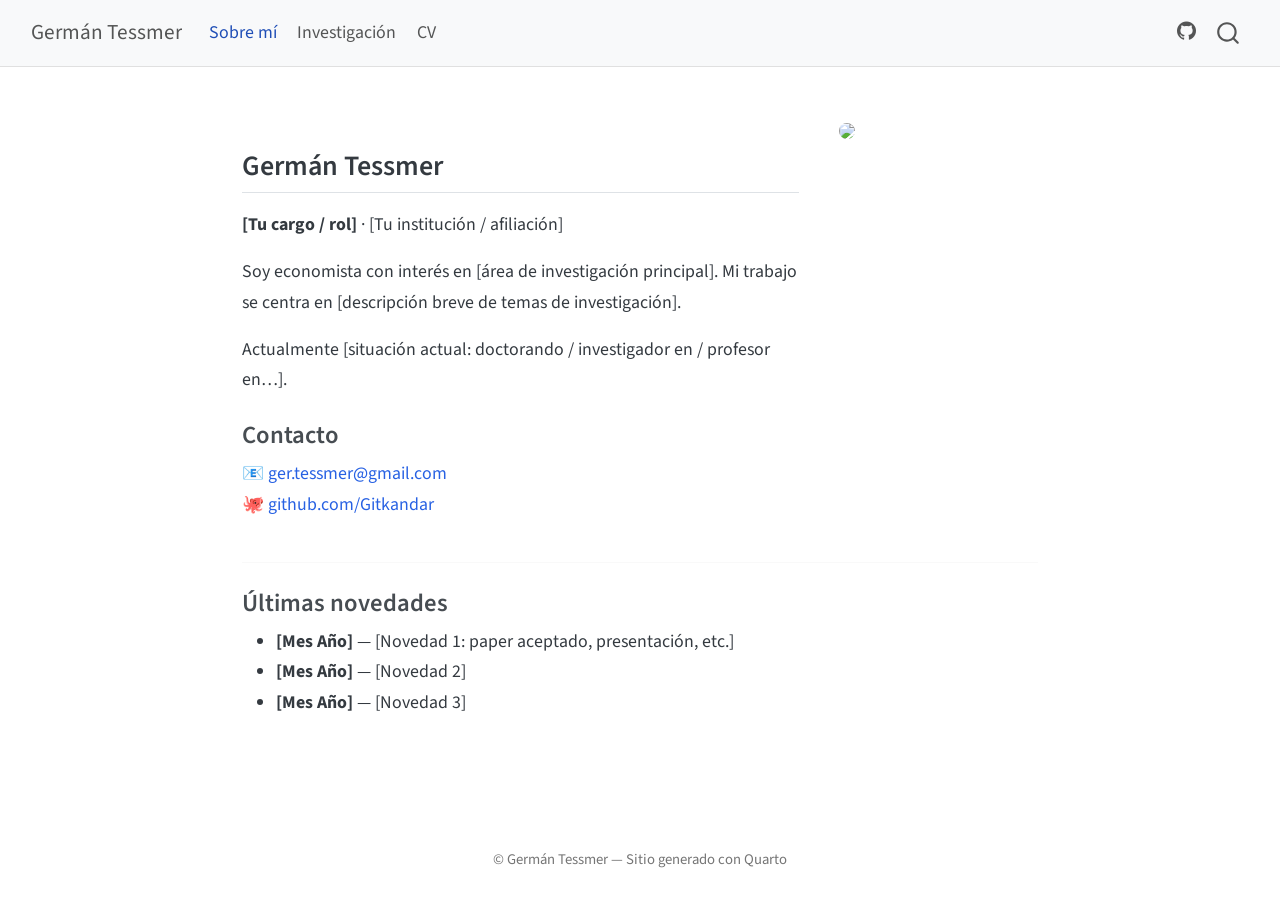
==== docs/index.html @ aa11295b "Initial commit: sitio Quarto" ====
<!DOCTYPE html>
<html xmlns="http://www.w3.org/1999/xhtml" lang="en" xml:lang="en"><head>

<meta charset="utf-8">
<meta name="generator" content="quarto-1.6.33">

<meta name="viewport" content="width=device-width, initial-scale=1.0, user-scalable=yes">


<title>Germán Tessmer</title>
<style>
code{white-space: pre-wrap;}
span.smallcaps{font-variant: small-caps;}
div.columns{display: flex; gap: min(4vw, 1.5em);}
div.column{flex: auto; overflow-x: auto;}
div.hanging-indent{margin-left: 1.5em; text-indent: -1.5em;}
ul.task-list{list-style: none;}
ul.task-list li input[type="checkbox"] {
  width: 0.8em;
  margin: 0 0.8em 0.2em -1em; /* quarto-specific, see https://github.com/quarto-dev/quarto-cli/issues/4556 */ 
  vertical-align: middle;
}
</style>


<script src="site_libs/quarto-nav/quarto-nav.js"></script>
<script src="site_libs/quarto-nav/headroom.min.js"></script>
<script src="site_libs/clipboard/clipboard.min.js"></script>
<script src="site_libs/quarto-search/autocomplete.umd.js"></script>
<script src="site_libs/quarto-search/fuse.min.js"></script>
<script src="site_libs/quarto-search/quarto-search.js"></script>
<meta name="quarto:offset" content="./">
<script src="site_libs/quarto-html/quarto.js"></script>
<script src="site_libs/quarto-html/popper.min.js"></script>
<script src="site_libs/quarto-html/tippy.umd.min.js"></script>
<script src="site_libs/quarto-html/anchor.min.js"></script>
<link href="site_libs/quarto-html/tippy.css" rel="stylesheet">
<link href="site_libs/quarto-html/quarto-syntax-highlighting-07ba0ad10f5680c660e360ac31d2f3b6.css" rel="stylesheet" id="quarto-text-highlighting-styles">
<script src="site_libs/bootstrap/bootstrap.min.js"></script>
<link href="site_libs/bootstrap/bootstrap-icons.css" rel="stylesheet">
<link href="site_libs/bootstrap/bootstrap-f29aaeecf1a46d890de4f9c541966cf8.min.css" rel="stylesheet" append-hash="true" id="quarto-bootstrap" data-mode="light">
<script id="quarto-search-options" type="application/json">{
  "location": "navbar",
  "copy-button": false,
  "collapse-after": 3,
  "panel-placement": "end",
  "type": "overlay",
  "limit": 50,
  "keyboard-shortcut": [
    "f",
    "/",
    "s"
  ],
  "show-item-context": false,
  "language": {
    "search-no-results-text": "No results",
    "search-matching-documents-text": "matching documents",
    "search-copy-link-title": "Copy link to search",
    "search-hide-matches-text": "Hide additional matches",
    "search-more-match-text": "more match in this document",
    "search-more-matches-text": "more matches in this document",
    "search-clear-button-title": "Clear",
    "search-text-placeholder": "",
    "search-detached-cancel-button-title": "Cancel",
    "search-submit-button-title": "Submit",
    "search-label": "Search"
  }
}</script>


<link rel="stylesheet" href="styles.css">
</head>

<body class="nav-fixed fullcontent">

<div id="quarto-search-results"></div>
  <header id="quarto-header" class="headroom fixed-top">
    <nav class="navbar navbar-expand-lg " data-bs-theme="dark">
      <div class="navbar-container container-fluid">
      <div class="navbar-brand-container mx-auto">
    <a class="navbar-brand" href="./index.html">
    <span class="navbar-title">Germán Tessmer</span>
    </a>
  </div>
            <div id="quarto-search" class="" title="Search"></div>
          <button class="navbar-toggler" type="button" data-bs-toggle="collapse" data-bs-target="#navbarCollapse" aria-controls="navbarCollapse" role="menu" aria-expanded="false" aria-label="Toggle navigation" onclick="if (window.quartoToggleHeadroom) { window.quartoToggleHeadroom(); }">
  <span class="navbar-toggler-icon"></span>
</button>
          <div class="collapse navbar-collapse" id="navbarCollapse">
            <ul class="navbar-nav navbar-nav-scroll me-auto">
  <li class="nav-item">
    <a class="nav-link active" href="./index.html" aria-current="page"> 
<span class="menu-text">Sobre mí</span></a>
  </li>  
  <li class="nav-item">
    <a class="nav-link" href="./research.html"> 
<span class="menu-text">Investigación</span></a>
  </li>  
  <li class="nav-item">
    <a class="nav-link" href="./cv.html"> 
<span class="menu-text">CV</span></a>
  </li>  
</ul>
            <ul class="navbar-nav navbar-nav-scroll ms-auto">
  <li class="nav-item compact">
    <a class="nav-link" href="https://github.com/Gitkandar"> <i class="bi bi-github" role="img" aria-label="GitHub">
</i> 
<span class="menu-text"></span></a>
  </li>  
</ul>
          </div> <!-- /navcollapse -->
            <div class="quarto-navbar-tools">
</div>
      </div> <!-- /container-fluid -->
    </nav>
</header>
<!-- content -->
<div id="quarto-content" class="quarto-container page-columns page-rows-contents page-layout-article page-navbar">
<!-- sidebar -->
<!-- margin-sidebar -->
    
<!-- main -->
<main class="content" id="quarto-document-content"><header id="title-block-header" class="quarto-title-block"></header>




<div class="columns">
<div class="column" style="width:70%;">
<section id="germán-tessmer" class="level2">
<h2 class="anchored" data-anchor-id="germán-tessmer">Germán Tessmer</h2>
<p><strong>[Tu cargo / rol]</strong> · [Tu institución / afiliación]</p>
<p>Soy economista con interés en [área de investigación principal]. Mi trabajo se centra en [descripción breve de temas de investigación].</p>
<p>Actualmente [situación actual: doctorando / investigador en / profesor en…].</p>
<section id="contacto" class="level3">
<h3 class="anchored" data-anchor-id="contacto">Contacto</h3>
<p>📧 <a href="mailto:ger.tessmer@gmail.com">ger.tessmer@gmail.com</a><br>
🐙 <a href="https://github.com/Gitkandar">github.com/Gitkandar</a></p>
</section>
</section>
</div><div class="column" style="width:5%;">

</div><div class="column" style="width:25%;">
<!-- Reemplazá foto.jpg por el nombre real de tu imagen -->
<p><img src="foto.jpg" class="img-fluid" style="border-radius: 50%; width: 100%;"></p>
</div>
</div>
<hr>
<section id="últimas-novedades" class="level3">
<h3 class="anchored" data-anchor-id="últimas-novedades">Últimas novedades</h3>
<ul>
<li><strong>[Mes Año]</strong> — [Novedad 1: paper aceptado, presentación, etc.]</li>
<li><strong>[Mes Año]</strong> — [Novedad 2]</li>
<li><strong>[Mes Año]</strong> — [Novedad 3]</li>
</ul>


</section>

</main> <!-- /main -->
<script id="quarto-html-after-body" type="application/javascript">
window.document.addEventListener("DOMContentLoaded", function (event) {
  const toggleBodyColorMode = (bsSheetEl) => {
    const mode = bsSheetEl.getAttribute("data-mode");
    const bodyEl = window.document.querySelector("body");
    if (mode === "dark") {
      bodyEl.classList.add("quarto-dark");
      bodyEl.classList.remove("quarto-light");
    } else {
      bodyEl.classList.add("quarto-light");
      bodyEl.classList.remove("quarto-dark");
    }
  }
  const toggleBodyColorPrimary = () => {
    const bsSheetEl = window.document.querySelector("link#quarto-bootstrap");
    if (bsSheetEl) {
      toggleBodyColorMode(bsSheetEl);
    }
  }
  toggleBodyColorPrimary();  
  const icon = "";
  const anchorJS = new window.AnchorJS();
  anchorJS.options = {
    placement: 'right',
    icon: icon
  };
  anchorJS.add('.anchored');
  const isCodeAnnotation = (el) => {
    for (const clz of el.classList) {
      if (clz.startsWith('code-annotation-')) {                     
        return true;
      }
    }
    return false;
  }
  const onCopySuccess = function(e) {
    // button target
    const button = e.trigger;
    // don't keep focus
    button.blur();
    // flash "checked"
    button.classList.add('code-copy-button-checked');
    var currentTitle = button.getAttribute("title");
    button.setAttribute("title", "Copied!");
    let tooltip;
    if (window.bootstrap) {
      button.setAttribute("data-bs-toggle", "tooltip");
      button.setAttribute("data-bs-placement", "left");
      button.setAttribute("data-bs-title", "Copied!");
      tooltip = new bootstrap.Tooltip(button, 
        { trigger: "manual", 
          customClass: "code-copy-button-tooltip",
          offset: [0, -8]});
      tooltip.show();    
    }
    setTimeout(function() {
      if (tooltip) {
        tooltip.hide();
        button.removeAttribute("data-bs-title");
        button.removeAttribute("data-bs-toggle");
        button.removeAttribute("data-bs-placement");
      }
      button.setAttribute("title", currentTitle);
      button.classList.remove('code-copy-button-checked');
    }, 1000);
    // clear code selection
    e.clearSelection();
  }
  const getTextToCopy = function(trigger) {
      const codeEl = trigger.previousElementSibling.cloneNode(true);
      for (const childEl of codeEl.children) {
        if (isCodeAnnotation(childEl)) {
          childEl.remove();
        }
      }
      return codeEl.innerText;
  }
  const clipboard = new window.ClipboardJS('.code-copy-button:not([data-in-quarto-modal])', {
    text: getTextToCopy
  });
  clipboard.on('success', onCopySuccess);
  if (window.document.getElementById('quarto-embedded-source-code-modal')) {
    // For code content inside modals, clipBoardJS needs to be initialized with a container option
    // TODO: Check when it could be a function (https://github.com/zenorocha/clipboard.js/issues/860)
    const clipboardModal = new window.ClipboardJS('.code-copy-button[data-in-quarto-modal]', {
      text: getTextToCopy,
      container: window.document.getElementById('quarto-embedded-source-code-modal')
    });
    clipboardModal.on('success', onCopySuccess);
  }
    var localhostRegex = new RegExp(/^(?:http|https):\/\/localhost\:?[0-9]*\//);
    var mailtoRegex = new RegExp(/^mailto:/);
      var filterRegex = new RegExp('/' + window.location.host + '/');
    var isInternal = (href) => {
        return filterRegex.test(href) || localhostRegex.test(href) || mailtoRegex.test(href);
    }
    // Inspect non-navigation links and adorn them if external
 	var links = window.document.querySelectorAll('a[href]:not(.nav-link):not(.navbar-brand):not(.toc-action):not(.sidebar-link):not(.sidebar-item-toggle):not(.pagination-link):not(.no-external):not([aria-hidden]):not(.dropdown-item):not(.quarto-navigation-tool):not(.about-link)');
    for (var i=0; i<links.length; i++) {
      const link = links[i];
      if (!isInternal(link.href)) {
        // undo the damage that might have been done by quarto-nav.js in the case of
        // links that we want to consider external
        if (link.dataset.originalHref !== undefined) {
          link.href = link.dataset.originalHref;
        }
      }
    }
  function tippyHover(el, contentFn, onTriggerFn, onUntriggerFn) {
    const config = {
      allowHTML: true,
      maxWidth: 500,
      delay: 100,
      arrow: false,
      appendTo: function(el) {
          return el.parentElement;
      },
      interactive: true,
      interactiveBorder: 10,
      theme: 'quarto',
      placement: 'bottom-start',
    };
    if (contentFn) {
      config.content = contentFn;
    }
    if (onTriggerFn) {
      config.onTrigger = onTriggerFn;
    }
    if (onUntriggerFn) {
      config.onUntrigger = onUntriggerFn;
    }
    window.tippy(el, config); 
  }
  const noterefs = window.document.querySelectorAll('a[role="doc-noteref"]');
  for (var i=0; i<noterefs.length; i++) {
    const ref = noterefs[i];
    tippyHover(ref, function() {
      // use id or data attribute instead here
      let href = ref.getAttribute('data-footnote-href') || ref.getAttribute('href');
      try { href = new URL(href).hash; } catch {}
      const id = href.replace(/^#\/?/, "");
      const note = window.document.getElementById(id);
      if (note) {
        return note.innerHTML;
      } else {
        return "";
      }
    });
  }
  const xrefs = window.document.querySelectorAll('a.quarto-xref');
  const processXRef = (id, note) => {
    // Strip column container classes
    const stripColumnClz = (el) => {
      el.classList.remove("page-full", "page-columns");
      if (el.children) {
        for (const child of el.children) {
          stripColumnClz(child);
        }
      }
    }
    stripColumnClz(note)
    if (id === null || id.startsWith('sec-')) {
      // Special case sections, only their first couple elements
      const container = document.createElement("div");
      if (note.children && note.children.length > 2) {
        container.appendChild(note.children[0].cloneNode(true));
        for (let i = 1; i < note.children.length; i++) {
          const child = note.children[i];
          if (child.tagName === "P" && child.innerText === "") {
            continue;
          } else {
            container.appendChild(child.cloneNode(true));
            break;
          }
        }
        if (window.Quarto?.typesetMath) {
          window.Quarto.typesetMath(container);
        }
        return container.innerHTML
      } else {
        if (window.Quarto?.typesetMath) {
          window.Quarto.typesetMath(note);
        }
        return note.innerHTML;
      }
    } else {
      // Remove any anchor links if they are present
      const anchorLink = note.querySelector('a.anchorjs-link');
      if (anchorLink) {
        anchorLink.remove();
      }
      if (window.Quarto?.typesetMath) {
        window.Quarto.typesetMath(note);
      }
      // TODO in 1.5, we should make sure this works without a callout special case
      if (note.classList.contains("callout")) {
        return note.outerHTML;
      } else {
        return note.innerHTML;
      }
    }
  }
  for (var i=0; i<xrefs.length; i++) {
    const xref = xrefs[i];
    tippyHover(xref, undefined, function(instance) {
      instance.disable();
      let url = xref.getAttribute('href');
      let hash = undefined; 
      if (url.startsWith('#')) {
        hash = url;
      } else {
        try { hash = new URL(url).hash; } catch {}
      }
      if (hash) {
        const id = hash.replace(/^#\/?/, "");
        const note = window.document.getElementById(id);
        if (note !== null) {
          try {
            const html = processXRef(id, note.cloneNode(true));
            instance.setContent(html);
          } finally {
            instance.enable();
            instance.show();
          }
        } else {
          // See if we can fetch this
          fetch(url.split('#')[0])
          .then(res => res.text())
          .then(html => {
            const parser = new DOMParser();
            const htmlDoc = parser.parseFromString(html, "text/html");
            const note = htmlDoc.getElementById(id);
            if (note !== null) {
              const html = processXRef(id, note);
              instance.setContent(html);
            } 
          }).finally(() => {
            instance.enable();
            instance.show();
          });
        }
      } else {
        // See if we can fetch a full url (with no hash to target)
        // This is a special case and we should probably do some content thinning / targeting
        fetch(url)
        .then(res => res.text())
        .then(html => {
          const parser = new DOMParser();
          const htmlDoc = parser.parseFromString(html, "text/html");
          const note = htmlDoc.querySelector('main.content');
          if (note !== null) {
            // This should only happen for chapter cross references
            // (since there is no id in the URL)
            // remove the first header
            if (note.children.length > 0 && note.children[0].tagName === "HEADER") {
              note.children[0].remove();
            }
            const html = processXRef(null, note);
            instance.setContent(html);
          } 
        }).finally(() => {
          instance.enable();
          instance.show();
        });
      }
    }, function(instance) {
    });
  }
      let selectedAnnoteEl;
      const selectorForAnnotation = ( cell, annotation) => {
        let cellAttr = 'data-code-cell="' + cell + '"';
        let lineAttr = 'data-code-annotation="' +  annotation + '"';
        const selector = 'span[' + cellAttr + '][' + lineAttr + ']';
        return selector;
      }
      const selectCodeLines = (annoteEl) => {
        const doc = window.document;
        const targetCell = annoteEl.getAttribute("data-target-cell");
        const targetAnnotation = annoteEl.getAttribute("data-target-annotation");
        const annoteSpan = window.document.querySelector(selectorForAnnotation(targetCell, targetAnnotation));
        const lines = annoteSpan.getAttribute("data-code-lines").split(",");
        const lineIds = lines.map((line) => {
          return targetCell + "-" + line;
        })
        let top = null;
        let height = null;
        let parent = null;
        if (lineIds.length > 0) {
            //compute the position of the single el (top and bottom and make a div)
            const el = window.document.getElementById(lineIds[0]);
            top = el.offsetTop;
            height = el.offsetHeight;
            parent = el.parentElement.parentElement;
          if (lineIds.length > 1) {
            const lastEl = window.document.getElementById(lineIds[lineIds.length - 1]);
            const bottom = lastEl.offsetTop + lastEl.offsetHeight;
            height = bottom - top;
          }
          if (top !== null && height !== null && parent !== null) {
            // cook up a div (if necessary) and position it 
            let div = window.document.getElementById("code-annotation-line-highlight");
            if (div === null) {
              div = window.document.createElement("div");
              div.setAttribute("id", "code-annotation-line-highlight");
              div.style.position = 'absolute';
              parent.appendChild(div);
            }
            div.style.top = top - 2 + "px";
            div.style.height = height + 4 + "px";
            div.style.left = 0;
            let gutterDiv = window.document.getElementById("code-annotation-line-highlight-gutter");
            if (gutterDiv === null) {
              gutterDiv = window.document.createElement("div");
              gutterDiv.setAttribute("id", "code-annotation-line-highlight-gutter");
              gutterDiv.style.position = 'absolute';
              const codeCell = window.document.getElementById(targetCell);
              const gutter = codeCell.querySelector('.code-annotation-gutter');
              gutter.appendChild(gutterDiv);
            }
            gutterDiv.style.top = top - 2 + "px";
            gutterDiv.style.height = height + 4 + "px";
          }
          selectedAnnoteEl = annoteEl;
        }
      };
      const unselectCodeLines = () => {
        const elementsIds = ["code-annotation-line-highlight", "code-annotation-line-highlight-gutter"];
        elementsIds.forEach((elId) => {
          const div = window.document.getElementById(elId);
          if (div) {
            div.remove();
          }
        });
        selectedAnnoteEl = undefined;
      };
        // Handle positioning of the toggle
    window.addEventListener(
      "resize",
      throttle(() => {
        elRect = undefined;
        if (selectedAnnoteEl) {
          selectCodeLines(selectedAnnoteEl);
        }
      }, 10)
    );
    function throttle(fn, ms) {
    let throttle = false;
    let timer;
      return (...args) => {
        if(!throttle) { // first call gets through
            fn.apply(this, args);
            throttle = true;
        } else { // all the others get throttled
            if(timer) clearTimeout(timer); // cancel #2
            timer = setTimeout(() => {
              fn.apply(this, args);
              timer = throttle = false;
            }, ms);
        }
      };
    }
      // Attach click handler to the DT
      const annoteDls = window.document.querySelectorAll('dt[data-target-cell]');
      for (const annoteDlNode of annoteDls) {
        annoteDlNode.addEventListener('click', (event) => {
          const clickedEl = event.target;
          if (clickedEl !== selectedAnnoteEl) {
            unselectCodeLines();
            const activeEl = window.document.querySelector('dt[data-target-cell].code-annotation-active');
            if (activeEl) {
              activeEl.classList.remove('code-annotation-active');
            }
            selectCodeLines(clickedEl);
            clickedEl.classList.add('code-annotation-active');
          } else {
            // Unselect the line
            unselectCodeLines();
            clickedEl.classList.remove('code-annotation-active');
          }
        });
      }
  const findCites = (el) => {
    const parentEl = el.parentElement;
    if (parentEl) {
      const cites = parentEl.dataset.cites;
      if (cites) {
        return {
          el,
          cites: cites.split(' ')
        };
      } else {
        return findCites(el.parentElement)
      }
    } else {
      return undefined;
    }
  };
  var bibliorefs = window.document.querySelectorAll('a[role="doc-biblioref"]');
  for (var i=0; i<bibliorefs.length; i++) {
    const ref = bibliorefs[i];
    const citeInfo = findCites(ref);
    if (citeInfo) {
      tippyHover(citeInfo.el, function() {
        var popup = window.document.createElement('div');
        citeInfo.cites.forEach(function(cite) {
          var citeDiv = window.document.createElement('div');
          citeDiv.classList.add('hanging-indent');
          citeDiv.classList.add('csl-entry');
          var biblioDiv = window.document.getElementById('ref-' + cite);
          if (biblioDiv) {
            citeDiv.innerHTML = biblioDiv.innerHTML;
          }
          popup.appendChild(citeDiv);
        });
        return popup.innerHTML;
      });
    }
  }
});
</script>
</div> <!-- /content -->
<footer class="footer">
  <div class="nav-footer">
    <div class="nav-footer-left">
      &nbsp;
    </div>   
    <div class="nav-footer-center">
<p>© Germán Tessmer — Sitio generado con <a href="https://quarto.org">Quarto</a></p>
</div>
    <div class="nav-footer-right">
      &nbsp;
    </div>
  </div>
</footer>




</body></html>
---- docs/site_libs/quarto-html/tippy.css ----
.tippy-box[data-animation=fade][data-state=hidden]{opacity:0}[data-tippy-root]{max-width:calc(100vw - 10px)}.tippy-box{position:relative;background-color:#333;color:#fff;border-radius:4px;font-size:14px;line-height:1.4;white-space:normal;outline:0;transition-property:transform,visibility,opacity}.tippy-box[data-placement^=top]>.tippy-arrow{bottom:0}.tippy-box[data-placement^=top]>.tippy-arrow:before{bottom:-7px;left:0;border-width:8px 8px 0;border-top-color:initial;transform-origin:center top}.tippy-box[data-placement^=bottom]>.tippy-arrow{top:0}.tippy-box[data-placement^=bottom]>.tippy-arrow:before{top:-7px;left:0;border-width:0 8px 8px;border-bottom-color:initial;transform-origin:center bottom}.tippy-box[data-placement^=left]>.tippy-arrow{right:0}.tippy-box[data-placement^=left]>.tippy-arrow:before{border-width:8px 0 8px 8px;border-left-color:initial;right:-7px;transform-origin:center left}.tippy-box[data-placement^=right]>.tippy-arrow{left:0}.tippy-box[data-placement^=right]>.tippy-arrow:before{left:-7px;border-width:8px 8px 8px 0;border-right-color:initial;transform-origin:center right}.tippy-box[data-inertia][data-state=visible]{transition-timing-function:cubic-bezier(.54,1.5,.38,1.11)}.tippy-arrow{width:16px;height:16px;color:#333}.tippy-arrow:before{content:"";position:absolute;border-color:transparent;border-style:solid}.tippy-content{position:relative;padding:5px 9px;z-index:1}
---- docs/site_libs/quarto-html/quarto-syntax-highlighting-07ba0ad10f5680c660e360ac31d2f3b6.css ----
/* quarto syntax highlight colors */
:root {
  --quarto-hl-ot-color: #003B4F;
  --quarto-hl-at-color: #657422;
  --quarto-hl-ss-color: #20794D;
  --quarto-hl-an-color: #5E5E5E;
  --quarto-hl-fu-color: #4758AB;
  --quarto-hl-st-color: #20794D;
  --quarto-hl-cf-color: #003B4F;
  --quarto-hl-op-color: #5E5E5E;
  --quarto-hl-er-color: #AD0000;
  --quarto-hl-bn-color: #AD0000;
  --quarto-hl-al-color: #AD0000;
  --quarto-hl-va-color: #111111;
  --quarto-hl-bu-color: inherit;
  --quarto-hl-ex-color: inherit;
  --quarto-hl-pp-color: #AD0000;
  --quarto-hl-in-color: #5E5E5E;
  --quarto-hl-vs-color: #20794D;
  --quarto-hl-wa-color: #5E5E5E;
  --quarto-hl-do-color: #5E5E5E;
  --quarto-hl-im-color: #00769E;
  --quarto-hl-ch-color: #20794D;
  --quarto-hl-dt-color: #AD0000;
  --quarto-hl-fl-color: #AD0000;
  --quarto-hl-co-color: #5E5E5E;
  --quarto-hl-cv-color: #5E5E5E;
  --quarto-hl-cn-color: #8f5902;
  --quarto-hl-sc-color: #5E5E5E;
  --quarto-hl-dv-color: #AD0000;
  --quarto-hl-kw-color: #003B4F;
}

/* other quarto variables */
:root {
  --quarto-font-monospace: SFMono-Regular, Menlo, Monaco, Consolas, "Liberation Mono", "Courier New", monospace;
}

pre > code.sourceCode > span {
  color: #003B4F;
}

code span {
  color: #003B4F;
}

code.sourceCode > span {
  color: #003B4F;
}

div.sourceCode,
div.sourceCode pre.sourceCode {
  color: #003B4F;
}

code span.ot {
  color: #003B4F;
  font-style: inherit;
}

code span.at {
  color: #657422;
  font-style: inherit;
}

code span.ss {
  color: #20794D;
  font-style: inherit;
}

code span.an {
  color: #5E5E5E;
  font-style: inherit;
}

code span.fu {
  color: #4758AB;
  font-style: inherit;
}

code span.st {
  color: #20794D;
  font-style: inherit;
}

code span.cf {
  color: #003B4F;
  font-weight: bold;
  font-style: inherit;
}

code span.op {
  color: #5E5E5E;
  font-style: inherit;
}

code span.er {
  color: #AD0000;
  font-style: inherit;
}

code span.bn {
  color: #AD0000;
  font-style: inherit;
}

code span.al {
  color: #AD0000;
  font-style: inherit;
}

code span.va {
  color: #111111;
  font-style: inherit;
}

code span.bu {
  font-style: inherit;
}

code span.ex {
  font-style: inherit;
}

code span.pp {
  color: #AD0000;
  font-style: inherit;
}

code span.in {
  color: #5E5E5E;
  font-style: inherit;
}

code span.vs {
  color: #20794D;
  font-style: inherit;
}

code span.wa {
  color: #5E5E5E;
  font-style: italic;
}

code span.do {
  color: #5E5E5E;
  font-style: italic;
}

code span.im {
  color: #00769E;
  font-style: inherit;
}

code span.ch {
  color: #20794D;
  font-style: inherit;
}

code span.dt {
  color: #AD0000;
  font-style: inherit;
}

code span.fl {
  color: #AD0000;
  font-style: inherit;
}

code span.co {
  color: #5E5E5E;
  font-style: inherit;
}

code span.cv {
  color: #5E5E5E;
  font-style: italic;
}

code span.cn {
  color: #8f5902;
  font-style: inherit;
}

code span.sc {
  color: #5E5E5E;
  font-style: inherit;
}

code span.dv {
  color: #AD0000;
  font-style: inherit;
}

code span.kw {
  color: #003B4F;
  font-weight: bold;
  font-style: inherit;
}

.prevent-inlining {
  content: "</";
}

/*# sourceMappingURL=59aff86612b78cc2e8585904e2f27617.css.map */
---- docs/styles.css ----
/* ── Tipografía general ─────────────────────────────── */
body {
  font-size: 1.05rem;
  line-height: 1.7;
}

/* ── Navbar ─────────────────────────────────────────── */
.navbar {
  border-bottom: 1px solid #e0e0e0;
}

/* ── Separadores entre papers ───────────────────────── */
hr {
  margin: 1.5rem 0;
  border-color: #e8e8e8;
}

/* ── Botón de descarga CV ───────────────────────────── */
.btn-outline-primary {
  margin-bottom: 1.5rem;
}

/* ── Foto de perfil (por si el columnar no aplica) ──── */
img[alt=""] {
  border-radius: 50%;
}
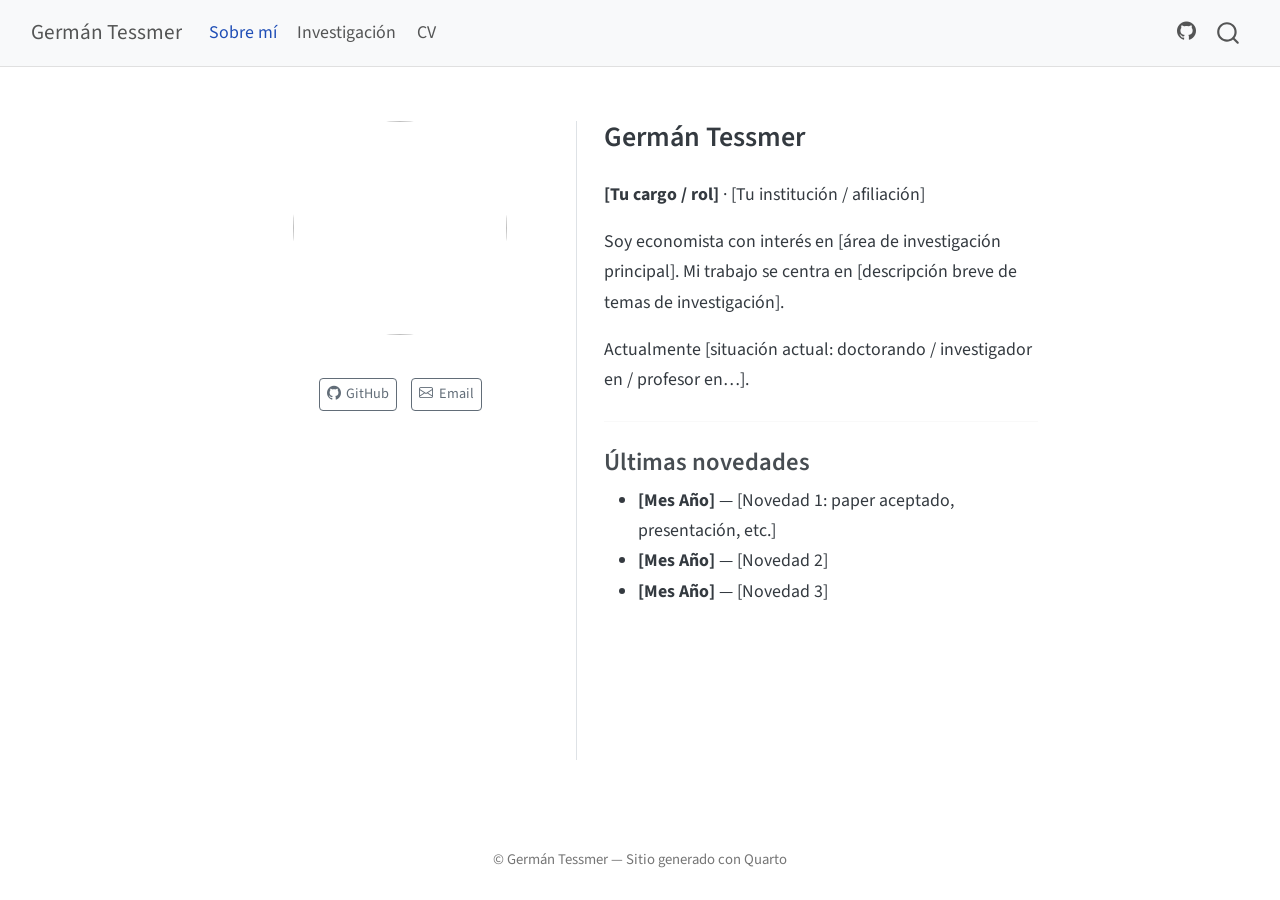
==== commit ec602c2d: "Fix index: layout simplificado + gitignore" ====
--- a/docs/index.html
+++ b/docs/index.html
@@ -33,7 +33,6 @@
 <script src="site_libs/quarto-html/quarto.js"></script>
 <script src="site_libs/quarto-html/popper.min.js"></script>
 <script src="site_libs/quarto-html/tippy.umd.min.js"></script>
-<script src="site_libs/quarto-html/anchor.min.js"></script>
 <link href="site_libs/quarto-html/tippy.css" rel="stylesheet">
 <link href="site_libs/quarto-html/quarto-syntax-highlighting-07ba0ad10f5680c660e360ac31d2f3b6.css" rel="stylesheet" id="quarto-text-highlighting-styles">
 <script src="site_libs/bootstrap/bootstrap.min.js"></script>
@@ -120,34 +119,31 @@
 <!-- margin-sidebar -->
     
 <!-- main -->
-<main class="content" id="quarto-document-content"><header id="title-block-header" class="quarto-title-block"></header>
-
-
-
-
-<div class="columns">
-<div class="column" style="width:70%;">
+<div class="quarto-about-trestles">
+  <div class="about-entity">
+    <img src="foto.jpg" class="about-image
+  round " style="height: 12em; width: 12em;">
+<header id="title-block-header" class="quarto-title-block"></header>
+    <div class="about-links">
+  <a href="https://github.com/Gitkandar" class="about-link" rel="" target="">
+    <i class="bi bi-github"></i>
+     <span class="about-link-text">GitHub</span>
+  </a>
+  <a href="mailto:ger.tessmer@gmail.com" class="about-link" rel="" target="">
+    <i class="bi bi-envelope"></i>
+     <span class="about-link-text">Email</span>
+  </a>
+</div>
+  </div>
+  <div class="about-contents"><main class="content" id="quarto-document-content">
 <section id="germán-tessmer" class="level2">
-<h2 class="anchored" data-anchor-id="germán-tessmer">Germán Tessmer</h2>
+<h2 data-anchor-id="germán-tessmer">Germán Tessmer</h2>
 <p><strong>[Tu cargo / rol]</strong> · [Tu institución / afiliación]</p>
 <p>Soy economista con interés en [área de investigación principal]. Mi trabajo se centra en [descripción breve de temas de investigación].</p>
 <p>Actualmente [situación actual: doctorando / investigador en / profesor en…].</p>
-<section id="contacto" class="level3">
-<h3 class="anchored" data-anchor-id="contacto">Contacto</h3>
-<p>📧 <a href="mailto:ger.tessmer@gmail.com">ger.tessmer@gmail.com</a><br>
-🐙 <a href="https://github.com/Gitkandar">github.com/Gitkandar</a></p>
-</section>
-</section>
-</div><div class="column" style="width:5%;">
-
-</div><div class="column" style="width:25%;">
-<!-- Reemplazá foto.jpg por el nombre real de tu imagen -->
-<p><img src="foto.jpg" class="img-fluid" style="border-radius: 50%; width: 100%;"></p>
-</div>
-</div>
 <hr>
 <section id="últimas-novedades" class="level3">
-<h3 class="anchored" data-anchor-id="últimas-novedades">Últimas novedades</h3>
+<h3 data-anchor-id="últimas-novedades">Últimas novedades</h3>
 <ul>
 <li><strong>[Mes Año]</strong> — [Novedad 1: paper aceptado, presentación, etc.]</li>
 <li><strong>[Mes Año]</strong> — [Novedad 2]</li>
@@ -156,8 +152,10 @@
 
 
 </section>
-
-</main> <!-- /main -->
+</section>
+</main></div>
+</div>
+ <!-- /main -->
 <script id="quarto-html-after-body" type="application/javascript">
 window.document.addEventListener("DOMContentLoaded", function (event) {
   const toggleBodyColorMode = (bsSheetEl) => {
@@ -178,13 +176,6 @@
     }
   }
   toggleBodyColorPrimary();  
-  const icon = "";
-  const anchorJS = new window.AnchorJS();
-  anchorJS.options = {
-    placement: 'right',
-    icon: icon
-  };
-  anchorJS.add('.anchored');
   const isCodeAnnotation = (el) => {
     for (const clz of el.classList) {
       if (clz.startsWith('code-annotation-')) {                     
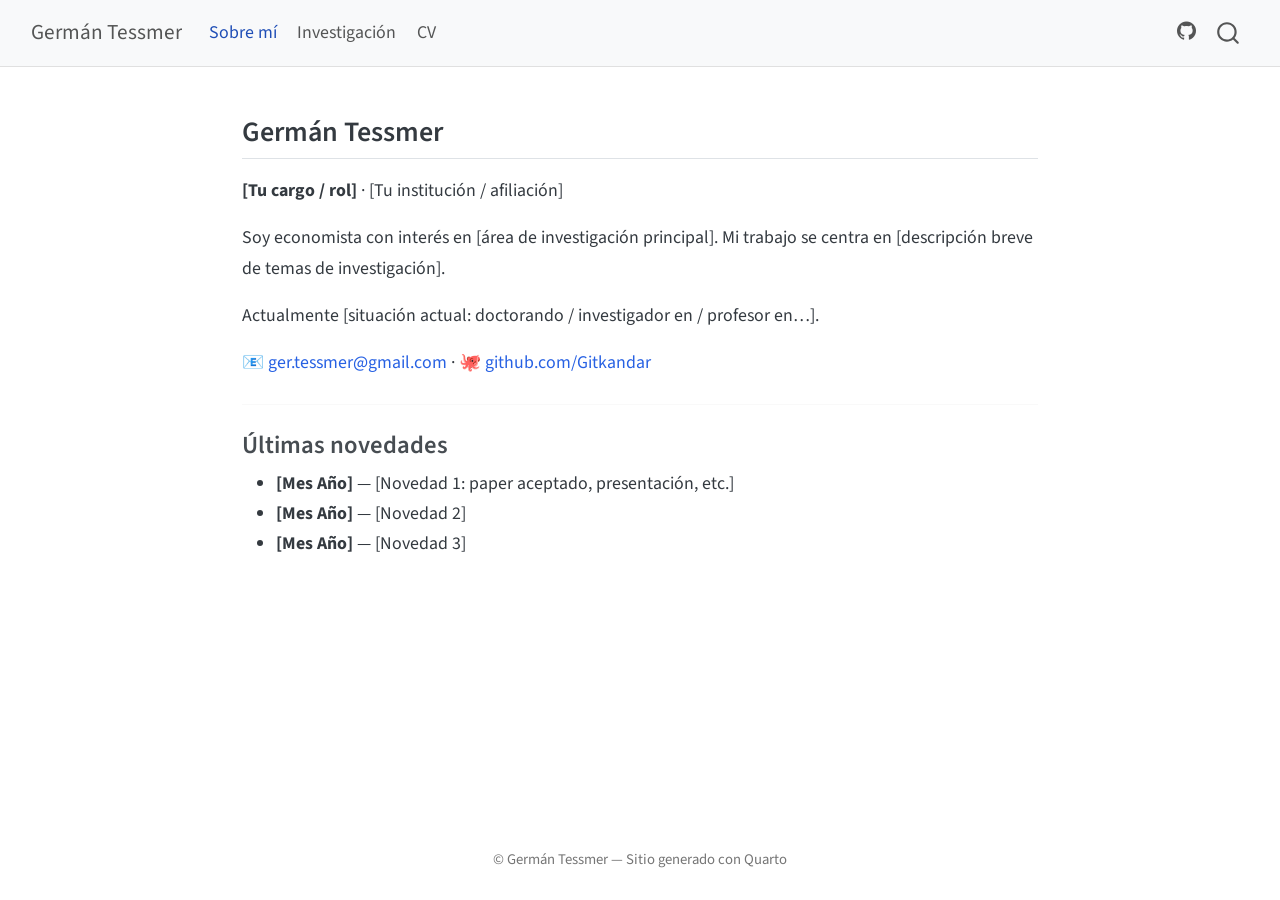
==== commit b8eac183: "Fix index: markdown puro sin template about" ====
--- a/docs/index.html
+++ b/docs/index.html
@@ -33,6 +33,7 @@
 <script src="site_libs/quarto-html/quarto.js"></script>
 <script src="site_libs/quarto-html/popper.min.js"></script>
 <script src="site_libs/quarto-html/tippy.umd.min.js"></script>
+<script src="site_libs/quarto-html/anchor.min.js"></script>
 <link href="site_libs/quarto-html/tippy.css" rel="stylesheet">
 <link href="site_libs/quarto-html/quarto-syntax-highlighting-07ba0ad10f5680c660e360ac31d2f3b6.css" rel="stylesheet" id="quarto-text-highlighting-styles">
 <script src="site_libs/bootstrap/bootstrap.min.js"></script>
@@ -119,31 +120,20 @@
 <!-- margin-sidebar -->
     
 <!-- main -->
-<div class="quarto-about-trestles">
-  <div class="about-entity">
-    <img src="foto.jpg" class="about-image
-  round " style="height: 12em; width: 12em;">
-<header id="title-block-header" class="quarto-title-block"></header>
-    <div class="about-links">
-  <a href="https://github.com/Gitkandar" class="about-link" rel="" target="">
-    <i class="bi bi-github"></i>
-     <span class="about-link-text">GitHub</span>
-  </a>
-  <a href="mailto:ger.tessmer@gmail.com" class="about-link" rel="" target="">
-    <i class="bi bi-envelope"></i>
-     <span class="about-link-text">Email</span>
-  </a>
-</div>
-  </div>
-  <div class="about-contents"><main class="content" id="quarto-document-content">
+<main class="content" id="quarto-document-content"><header id="title-block-header" class="quarto-title-block"></header>
+
+
+
+
 <section id="germán-tessmer" class="level2">
-<h2 data-anchor-id="germán-tessmer">Germán Tessmer</h2>
+<h2 class="anchored" data-anchor-id="germán-tessmer">Germán Tessmer</h2>
 <p><strong>[Tu cargo / rol]</strong> · [Tu institución / afiliación]</p>
 <p>Soy economista con interés en [área de investigación principal]. Mi trabajo se centra en [descripción breve de temas de investigación].</p>
 <p>Actualmente [situación actual: doctorando / investigador en / profesor en…].</p>
+<p>📧 <a href="mailto:ger.tessmer@gmail.com">ger.tessmer@gmail.com</a> · 🐙 <a href="https://github.com/Gitkandar">github.com/Gitkandar</a></p>
 <hr>
 <section id="últimas-novedades" class="level3">
-<h3 data-anchor-id="últimas-novedades">Últimas novedades</h3>
+<h3 class="anchored" data-anchor-id="últimas-novedades">Últimas novedades</h3>
 <ul>
 <li><strong>[Mes Año]</strong> — [Novedad 1: paper aceptado, presentación, etc.]</li>
 <li><strong>[Mes Año]</strong> — [Novedad 2]</li>
@@ -153,9 +143,8 @@
 
 </section>
 </section>
-</main></div>
-</div>
- <!-- /main -->
+
+</main> <!-- /main -->
 <script id="quarto-html-after-body" type="application/javascript">
 window.document.addEventListener("DOMContentLoaded", function (event) {
   const toggleBodyColorMode = (bsSheetEl) => {
@@ -176,6 +165,13 @@
     }
   }
   toggleBodyColorPrimary();  
+  const icon = "";
+  const anchorJS = new window.AnchorJS();
+  anchorJS.options = {
+    placement: 'right',
+    icon: icon
+  };
+  anchorJS.add('.anchored');
   const isCodeAnnotation = (el) => {
     for (const clz of el.classList) {
       if (clz.startsWith('code-annotation-')) {                     
--- a/docs/styles.css
+++ b/docs/styles.css
@@ -9,7 +9,7 @@
   border-bottom: 1px solid #e0e0e0;
 }
 
-/* ── Separadores entre papers ───────────────────────── */
+/* ── Separadores ────────────────────────────────────── */
 hr {
   margin: 1.5rem 0;
   border-color: #e8e8e8;
@@ -19,8 +19,3 @@
 .btn-outline-primary {
   margin-bottom: 1.5rem;
 }
-
-/* ── Foto de perfil (por si el columnar no aplica) ──── */
-img[alt=""] {
-  border-radius: 50%;
-}
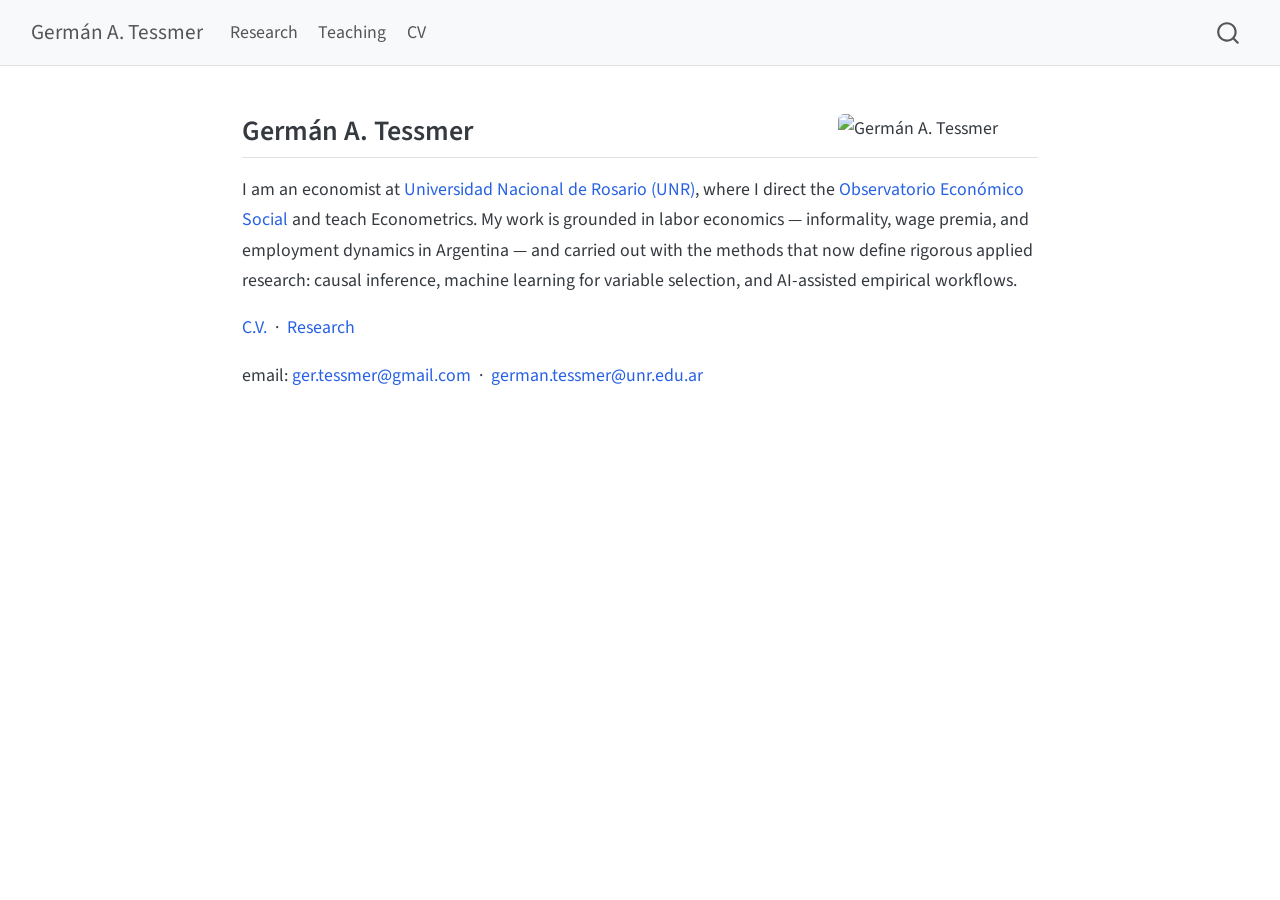
==== commit 36082413: "D03: rediseño Sanchez, todo inglés, foto, teaching" ====
--- a/docs/index.html
+++ b/docs/index.html
@@ -7,7 +7,7 @@
 <meta name="viewport" content="width=device-width, initial-scale=1.0, user-scalable=yes">
 
 
-<title>Germán Tessmer</title>
+<title>Germán A. Tessmer</title>
 <style>
 code{white-space: pre-wrap;}
 span.smallcaps{font-variant: small-caps;}
@@ -79,7 +79,7 @@
       <div class="navbar-container container-fluid">
       <div class="navbar-brand-container mx-auto">
     <a class="navbar-brand" href="./index.html">
-    <span class="navbar-title">Germán Tessmer</span>
+    <span class="navbar-title">Germán A. Tessmer</span>
     </a>
   </div>
             <div id="quarto-search" class="" title="Search"></div>
@@ -89,23 +89,16 @@
           <div class="collapse navbar-collapse" id="navbarCollapse">
             <ul class="navbar-nav navbar-nav-scroll me-auto">
   <li class="nav-item">
-    <a class="nav-link active" href="./index.html" aria-current="page"> 
-<span class="menu-text">Sobre mí</span></a>
+    <a class="nav-link" href="./research.html"> 
+<span class="menu-text">Research</span></a>
   </li>  
   <li class="nav-item">
-    <a class="nav-link" href="./research.html"> 
-<span class="menu-text">Investigación</span></a>
+    <a class="nav-link" href="./teaching.html"> 
+<span class="menu-text">Teaching</span></a>
   </li>  
   <li class="nav-item">
     <a class="nav-link" href="./cv.html"> 
 <span class="menu-text">CV</span></a>
-  </li>  
-</ul>
-            <ul class="navbar-nav navbar-nav-scroll ms-auto">
-  <li class="nav-item compact">
-    <a class="nav-link" href="https://github.com/Gitkandar"> <i class="bi bi-github" role="img" aria-label="GitHub">
-</i> 
-<span class="menu-text"></span></a>
   </li>  
 </ul>
           </div> <!-- /navcollapse -->
@@ -125,23 +118,14 @@
 
 
 
-<section id="germán-tessmer" class="level2">
-<h2 class="anchored" data-anchor-id="germán-tessmer">Germán Tessmer</h2>
-<p><strong>[Tu cargo / rol]</strong> · [Tu institución / afiliación]</p>
-<p>Soy economista con interés en [área de investigación principal]. Mi trabajo se centra en [descripción breve de temas de investigación].</p>
-<p>Actualmente [situación actual: doctorando / investigador en / profesor en…].</p>
-<p>📧 <a href="mailto:ger.tessmer@gmail.com">ger.tessmer@gmail.com</a> · 🐙 <a href="https://github.com/Gitkandar">github.com/Gitkandar</a></p>
-<hr>
-<section id="últimas-novedades" class="level3">
-<h3 class="anchored" data-anchor-id="últimas-novedades">Últimas novedades</h3>
-<ul>
-<li><strong>[Mes Año]</strong> — [Novedad 1: paper aceptado, presentación, etc.]</li>
-<li><strong>[Mes Año]</strong> — [Novedad 2]</li>
-<li><strong>[Mes Año]</strong> — [Novedad 3]</li>
-</ul>
-
-
-</section>
+<p><img src="profile.jpg" alt="Germán A. Tessmer" style="float: right; margin: 0 0 1.5rem 2rem; width: 200px; border-radius: 6px;"></p>
+<section id="germán-a.-tessmer" class="level2">
+<h2 class="anchored" data-anchor-id="germán-a.-tessmer">Germán A. Tessmer</h2>
+<p>I am an economist at <a href="https://www.unr.edu.ar">Universidad Nacional de Rosario (UNR)</a>, where I direct the <a href="https://observatorio.unr.edu.ar">Observatorio Económico Social</a> and teach Econometrics. My work is grounded in labor economics — informality, wage premia, and employment dynamics in Argentina — and carried out with the methods that now define rigorous applied research: causal inference, machine learning for variable selection, and AI-assisted empirical workflows.</p>
+<p><a href="./cv.html">C.V.</a> &nbsp;·&nbsp; <a href="./research.html">Research</a></p>
+<p>email: <a href="mailto:ger.tessmer@gmail.com">ger.tessmer@gmail.com</a> &nbsp;·&nbsp; <a href="mailto:german.tessmer@unr.edu.ar">german.tessmer@unr.edu.ar</a></p>
+
+
 </section>
 
 </main> <!-- /main -->
@@ -566,19 +550,6 @@
 });
 </script>
 </div> <!-- /content -->
-<footer class="footer">
-  <div class="nav-footer">
-    <div class="nav-footer-left">
-      &nbsp;
-    </div>   
-    <div class="nav-footer-center">
-<p>© Germán Tessmer — Sitio generado con <a href="https://quarto.org">Quarto</a></p>
-</div>
-    <div class="nav-footer-right">
-      &nbsp;
-    </div>
-  </div>
-</footer>
 
 
 
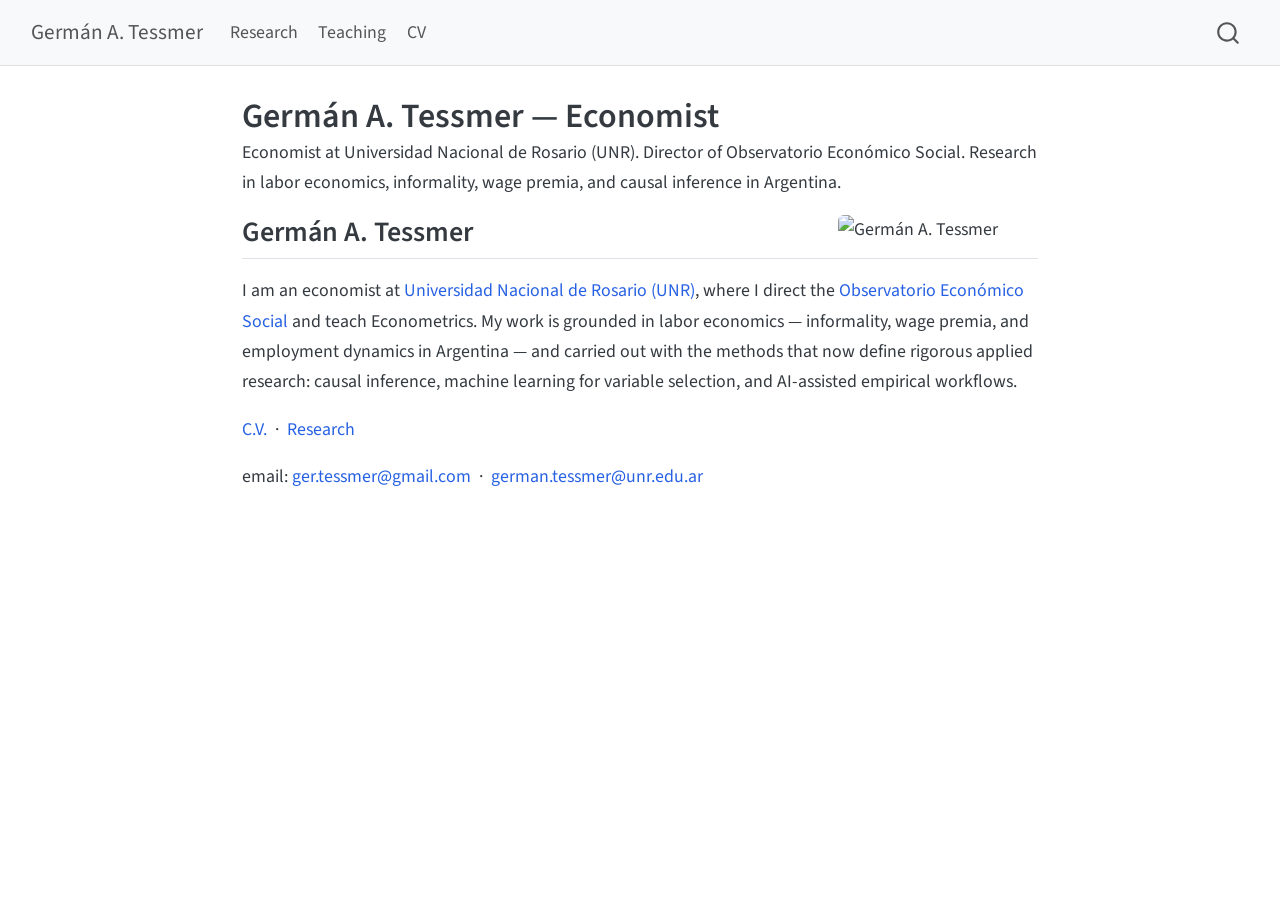
==== commit 25f213b2: "Add SEO: meta descriptions, Open Graph, sitemap, and robots.txt Co-Authored-By: Claude Opus 4.6 (1M " ====
--- a/docs/index.html
+++ b/docs/index.html
@@ -6,8 +6,9 @@
 
 <meta name="viewport" content="width=device-width, initial-scale=1.0, user-scalable=yes">
 
-
-<title>Germán A. Tessmer</title>
+<meta name="description" content="Economist at Universidad Nacional de Rosario (UNR). Director of Observatorio Económico Social. Research in labor economics, informality, wage premia, and causal inference in Argentina.">
+
+<title>Germán A. Tessmer — Economist – Germán A. Tessmer</title>
 <style>
 code{white-space: pre-wrap;}
 span.smallcaps{font-variant: small-caps;}
@@ -30,6 +31,7 @@
 <script src="site_libs/quarto-search/fuse.min.js"></script>
 <script src="site_libs/quarto-search/quarto-search.js"></script>
 <meta name="quarto:offset" content="./">
+<link href="./favicon.png" rel="icon" type="image/png">
 <script src="site_libs/quarto-html/quarto.js"></script>
 <script src="site_libs/quarto-html/popper.min.js"></script>
 <script src="site_libs/quarto-html/tippy.umd.min.js"></script>
@@ -66,9 +68,27 @@
     "search-label": "Search"
   }
 }</script>
+<script async="" src="https://www.googletagmanager.com/gtag/js?id=G-5VY12JPMM3"></script>
+
+<script type="text/javascript">
+
+window.dataLayer = window.dataLayer || [];
+function gtag(){dataLayer.push(arguments);}
+gtag('js', new Date());
+gtag('config', 'G-5VY12JPMM3', { 'anonymize_ip': true});
+</script>
 
 
 <link rel="stylesheet" href="styles.css">
+<meta property="og:title" content="Germán A. Tessmer — Economist – Germán A. Tessmer">
+<meta property="og:description" content="Economist at Universidad Nacional de Rosario (UNR). Director of Observatorio Económico Social. Research in labor economics, informality, wage premia, and causal inference in Argentina.">
+<meta property="og:image" content="https://germantessmer.github.io/profile.jpg">
+<meta property="og:site_name" content="Germán A. Tessmer">
+<meta property="og:locale" content="en_US">
+<meta name="twitter:title" content="Germán A. Tessmer — Economist – Germán A. Tessmer">
+<meta name="twitter:description" content="Economist at Universidad Nacional de Rosario (UNR). Director of Observatorio Económico Social. Research in labor economics, informality, wage premia, and causal inference in Argentina.">
+<meta name="twitter:image" content="https://germantessmer.github.io/profile.jpg">
+<meta name="twitter:card" content="summary">
 </head>
 
 <body class="nav-fixed fullcontent">
@@ -113,9 +133,30 @@
 <!-- margin-sidebar -->
     
 <!-- main -->
-<main class="content" id="quarto-document-content"><header id="title-block-header" class="quarto-title-block"></header>
-
-
+<main class="content" id="quarto-document-content">
+
+<header id="title-block-header" class="quarto-title-block default">
+<div class="quarto-title">
+<h1 class="title">Germán A. Tessmer — Economist</h1>
+</div>
+
+<div>
+  <div class="description">
+    Economist at Universidad Nacional de Rosario (UNR). Director of Observatorio Económico Social. Research in labor economics, informality, wage premia, and causal inference in Argentina.
+  </div>
+</div>
+
+
+<div class="quarto-title-meta">
+
+    
+  
+    
+  </div>
+  
+
+
+</header>
 
 
 <p><img src="profile.jpg" alt="Germán A. Tessmer" style="float: right; margin: 0 0 1.5rem 2rem; width: 200px; border-radius: 6px;"></p>
@@ -221,7 +262,7 @@
   }
     var localhostRegex = new RegExp(/^(?:http|https):\/\/localhost\:?[0-9]*\//);
     var mailtoRegex = new RegExp(/^mailto:/);
-      var filterRegex = new RegExp('/' + window.location.host + '/');
+      var filterRegex = new RegExp("https:\/\/germantessmer\.github\.io");
     var isInternal = (href) => {
         return filterRegex.test(href) || localhostRegex.test(href) || mailtoRegex.test(href);
     }
